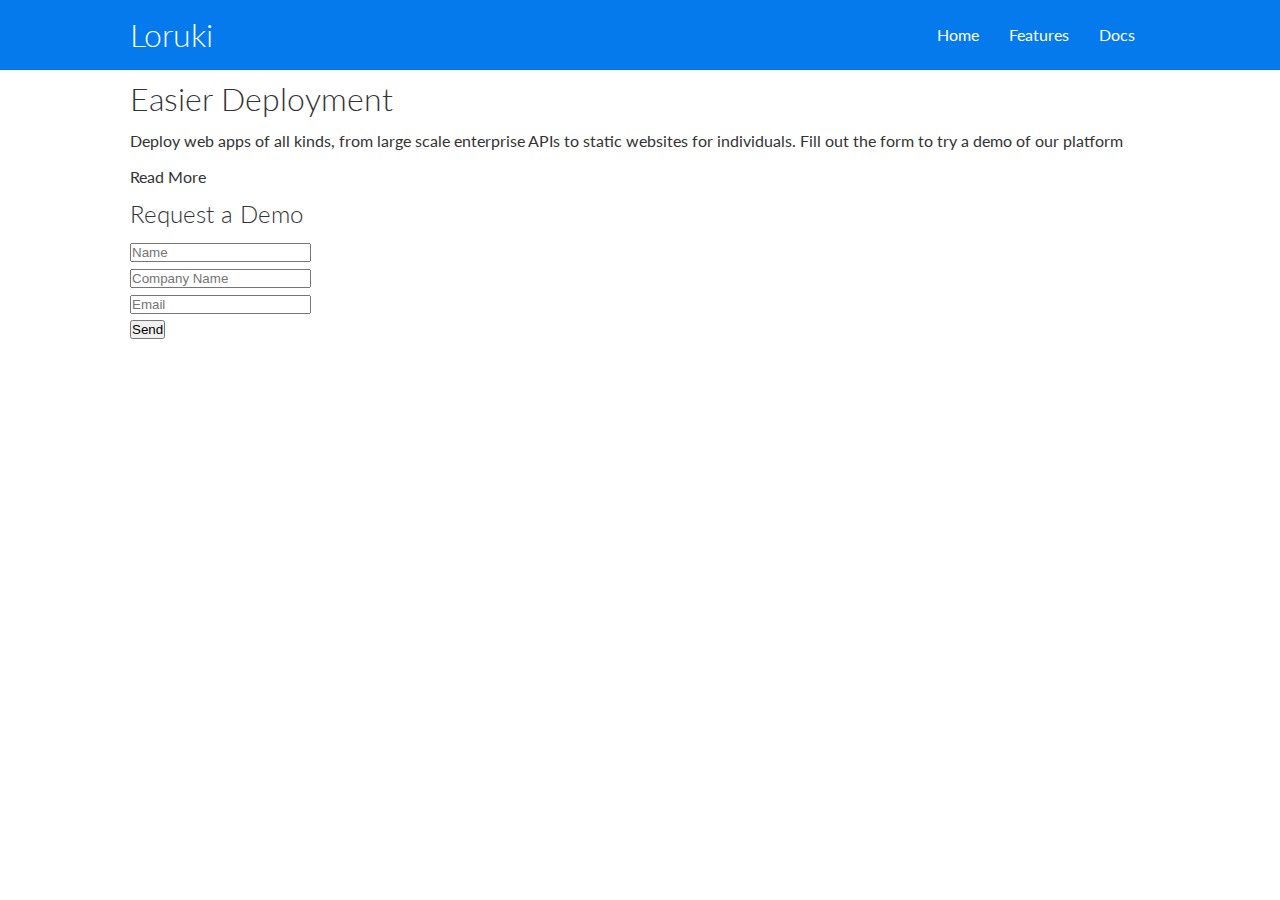
==== index.html @ 3044af41 "adding showcase" ====
<!DOCTYPE html>
<html lang="en">
<head>
    <meta charset="UTF-8">
    <meta http-equiv="X-UA-Compatible" content="IE=edge">
    <meta name="viewport" content="width=device-width, initial-scale=1.0">
    <link rel="stylesheet" href="https://cdnjs.cloudflare.com/ajax/libs/font-awesome/5.15.1/css/all.min.css" integrity="sha512-+4zCK9k+qNFUR5X+cKL9EIR+ZOhtIloNl9GIKS57V1MyNsYpYcUrUeQc9vNfzsWfV28IaLL3i96P9sdNyeRssA==" crossorigin="anonymous" />
    <link rel="stylesheet" href="css/style.css">
    <title>Loruki | Cloud Hosting for Everyone</title>
</head>
<body>
    <!-- Navbar -->
    <div class="navbar">
        <div class="container flex">
            <h1 class="logo">Loruki</h1>
            <nav>
                <ul>
                    <li><a href="index.html">Home</a></li>
                    <li><a href="features.html">Features</a></li>
                    <li><a href="docs.html">Docs</a></li>
                </ul>
            </nav>
        </div>
    </div>
     
    <!-- Showcase -->
    <section class="showcase">
        <div class="container grid">
            <div class="shoecase-text">
                <h1>Easier Deployment</h1>
                
                <p>Deploy web apps of all kinds, from large scale enterprise APIs to static websites for individuals. Fill out the form to try a demo of our platform</p>
                <a href="features.html" class="btn btn-outline">Read More</a>
            </div>
            <div class="showcase-form card">
                <h2>Request a Demo</h2>
                <form>
                    <div class="form-control">
                        <input type="text" name="name" placeholder="Name" required>
                    </div>
                    <div class="form-control">
                        <input type="text" name="company" placeholder="Company Name" required>
                    </div>
                    <div class="form-control">
                        <input type="email" name="email" placeholder="Email" required>
                    </div>
                    <input type="submit" value="Send" class="btn btn-primary">
                </form>
            </div>
        </div>
    </section>
    
</body>
</html>
---- css/style.css ----
@import url('https://fonts.googleapis.com/css2?family=Lato:wght@300&display=swap');

* {
    box-sizing: border-box;
    padding: 0;
    margin: 0;


}

body {
    font-family: 'Lato', sans-serif;
    color: #333;
    line-height: 1.6;

}

ul {
    list-style-type: none;

}

a {
    text-decoration: none;
    color: #333;
}

h1, h2 {
    font-weight: 300;
    line-height: 1.2;
    margin: 10px 0;
}
p {
    margin: 10px 0;
}

img {
    width: 100%;
}

.navbar {
    background-color: #047aed;
    color: #fff;
    height: 70px;

}
.navbar ul {
    display: flex;

}
.navbar a {
    color: #fff;
    padding: 10px;
    margin: 0 5px;

}
.navbar a:hover {
    border-bottom: 2px #fff solid;
}
.navbar .flex {
    justify-content: space-between;
}

.container {
    max-width: 1100px;
    margin: 0 auto;
    overflow: auto;
    padding: 0 40px;

}

.flex {
    display: flex;
    justify-content: center;
    align-items: center;
    height: 100%;
}
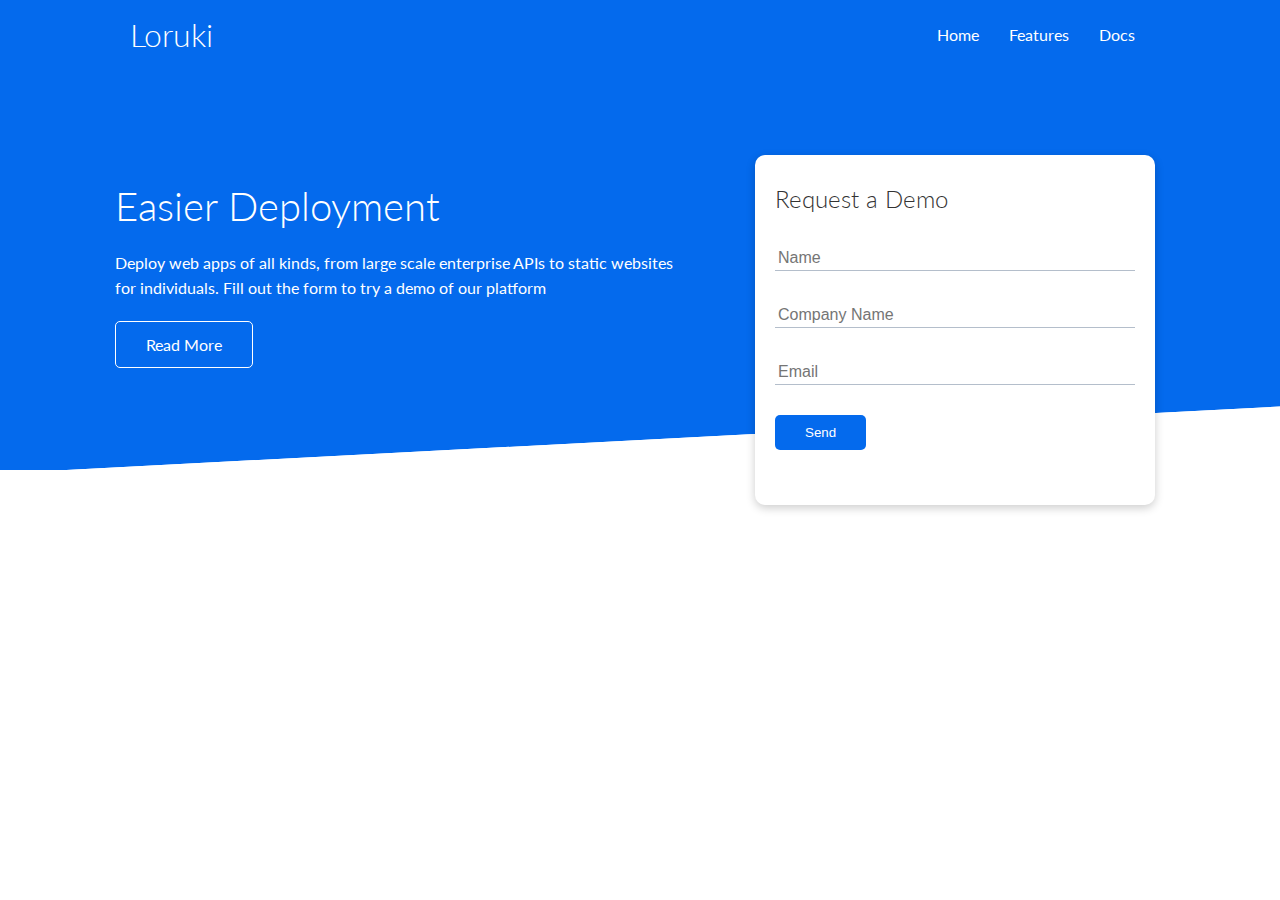
==== commit 7ffb7eb9: "styling showcase" ====
--- a/index.html
+++ b/index.html
@@ -50,5 +50,13 @@
         </div>
     </section>
     
+    <!-- stats -->
+
+    <section class="stats">
+        <div class="container">
+            
+        </div>
+    </section>
+
 </body>
 </html>--- a/css/style.css
+++ b/css/style.css
@@ -1,4 +1,9 @@
 @import url('https://fonts.googleapis.com/css2?family=Lato:wght@300&display=swap');
+
+
+:root {
+    --primary-color: #046aed
+}
 
 * {
     box-sizing: border-box;
@@ -38,8 +43,10 @@
     width: 100%;
 }
 
+/* navbar */
+
 .navbar {
-    background-color: #047aed;
+    background-color: var(--primary-color);
     color: #fff;
     height: 70px;
 
@@ -61,6 +68,74 @@
     justify-content: space-between;
 }
 
+/* showcase */
+
+.showcase {
+    height: 400px;
+    background-color: var(--primary-color);
+    color: #fff;
+    position: relative;
+
+}
+
+.showcase h1 {
+    font-size: 40px;
+}
+
+.showcase p {
+    margin: 20px 0;
+}
+
+.showcase .grid {
+    overflow: visible;
+    grid-template-columns:55% 45% ;
+    gap: 30px;
+}
+
+.showcase-form {
+    position: relative;
+    top: 60px;
+    height: 350px;
+    width: 400px;
+    padding: 40px;
+    z-index: 100;
+    justify-self: flex-end;
+
+}
+
+.showcase-form .form-control {
+    margin: 30px 0;
+}
+
+.showcase-form input[type='text'],
+.showcase-form input[type='email'] {
+    border: 0;
+    border-bottom: 1px solid #b4becb;
+    width: 100%;
+    padding: 3px;
+    font-size: 16px;
+}
+.showcase-form input:focus {
+    outline: none;
+}
+
+.showcase::before,
+.showcase::after {
+  content: '';
+  position: absolute;
+  height: 100px;
+  bottom: -70px;
+  right: 0;
+  left: 0;
+  background: #fff;
+  transform: skewY(-3deg);
+  -webkit-transform: skewY(-3deg);
+  -moz-transform: skewY(-3deg);
+  -ms-transform: skewY(-3deg);
+}
+
+/* utilities */
+
 .container {
     max-width: 1100px;
     margin: 0 auto;
@@ -69,9 +144,45 @@
 
 }
 
+.card {
+    background-color: #fff;
+    color: #333;
+    border-radius: 10px;
+    box-shadow: 0 3px 10px rgba(0, 0, 0, 0.2);
+    padding: 20px;
+    margin: 10px;
+
+}
+
+.btn {
+    display: inline-block;
+    padding: 10px 30px;
+    cursor: pointer;
+    background: var(--primary-color);
+    color: #fff;
+    border: none;
+    border-radius: 5px;
+}
+.btn-outline{
+    background-color: transparent;
+    border: 1px #fff solid;
+}
+
+.btn:hover {
+    transform: scale(0.98);
+}
 .flex {
     display: flex;
     justify-content: center;
     align-items: center;
     height: 100%;
+}
+
+.grid {
+    display: grid;
+    grid-template-columns: repeat(2, 1fr);
+    gap: 20px;
+    justify-content: center;
+    align-items: center;
+    height: 100%;
 }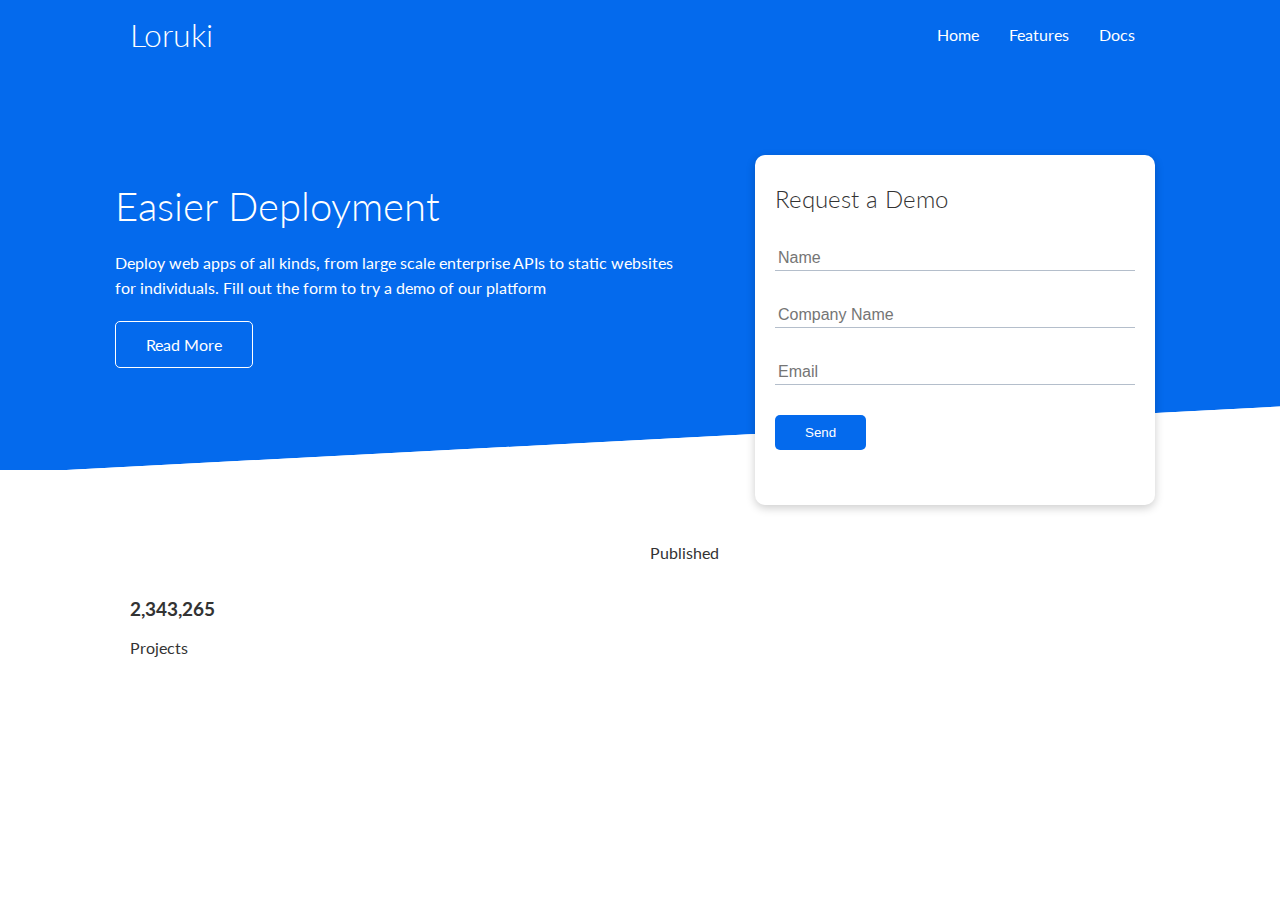
==== commit b4b00179: "adding stats" ====
--- a/index.html
+++ b/index.html
@@ -54,7 +54,26 @@
 
     <section class="stats">
         <div class="container">
-            
+            <h3 class="stats-heading text-center my-1">
+                Welcome to the best platform for building applications of all types with modern architecture and scaling
+            </h3>
+            <div class="grid grid-3 text-center my-4">
+                <div>
+                    <i class="fas fa-server fa-3x"></i>
+                    <h3>10,349,405</h3>
+                    <p class="text-secondary">Deployments</p>
+                </div>
+                <div>
+                    <i class="fas fa-upload fa-3x"></i>
+                    <h3>986 TB</h3>
+                    <p class="text-secondary">Published</p>
+                </div>
+                <div>
+                    <i class="fas fa-project-diagram fa-3x"></i>
+                    <h3>2,343,265</h3>
+                    <p class="text-secondary">Projects</p>
+                </div>
+            </div>
         </div>
     </section>
 
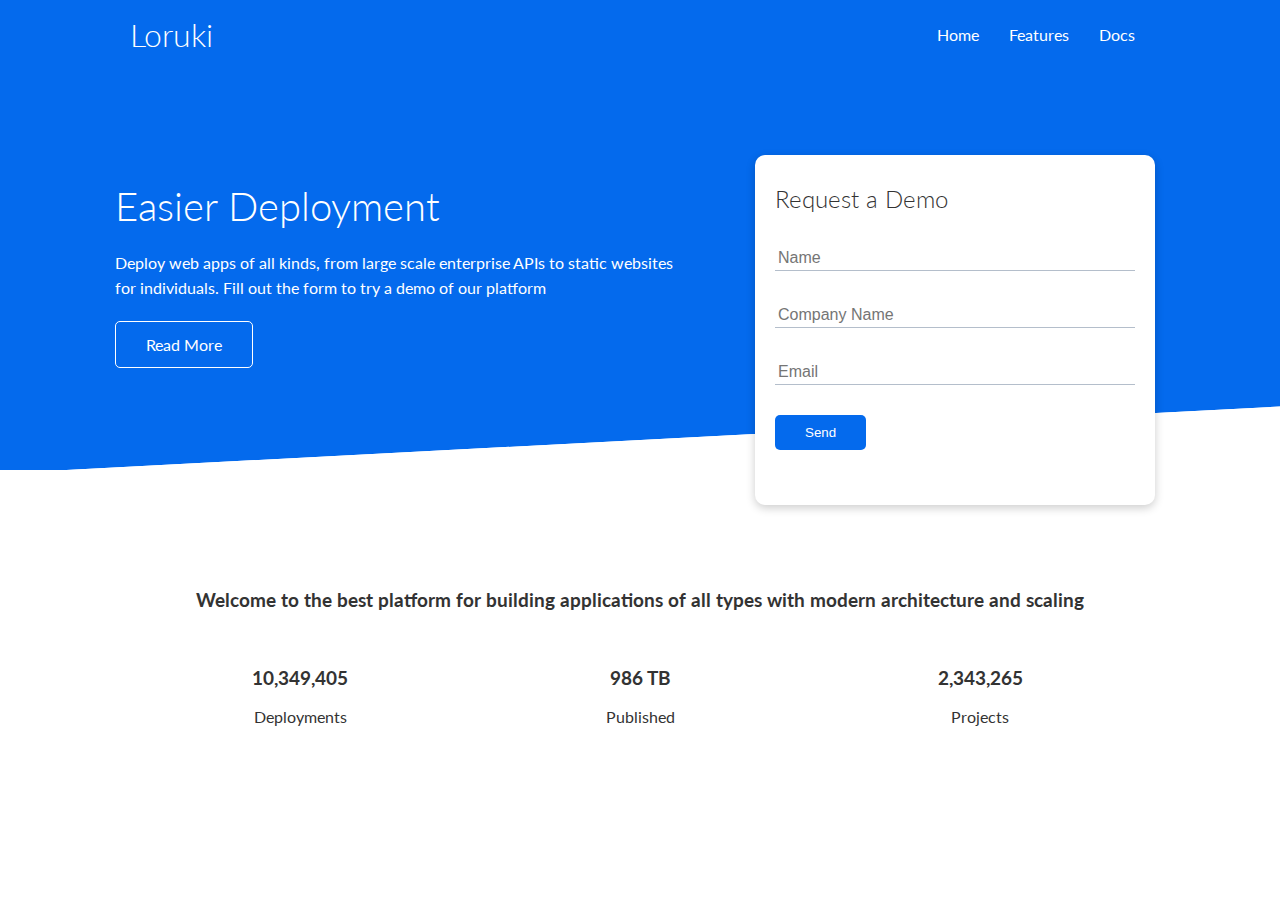
==== commit d788603e: "editin utilities" ====
--- a/index.html
+++ b/index.html
@@ -6,6 +6,7 @@
     <meta name="viewport" content="width=device-width, initial-scale=1.0">
     <link rel="stylesheet" href="https://cdnjs.cloudflare.com/ajax/libs/font-awesome/5.15.1/css/all.min.css" integrity="sha512-+4zCK9k+qNFUR5X+cKL9EIR+ZOhtIloNl9GIKS57V1MyNsYpYcUrUeQc9vNfzsWfV28IaLL3i96P9sdNyeRssA==" crossorigin="anonymous" />
     <link rel="stylesheet" href="css/style.css">
+    <link rel="stylesheet" href="css/utilities.css">
     <title>Loruki | Cloud Hosting for Everyone</title>
 </head>
 <body>
--- a/css/style.css
+++ b/css/style.css
@@ -134,55 +134,8 @@
   -ms-transform: skewY(-3deg);
 }
 
-/* utilities */
+/* stats */
 
-.container {
-    max-width: 1100px;
-    margin: 0 auto;
-    overflow: auto;
-    padding: 0 40px;
-
+.stats {
+    padding: 100px;
 }
-
-.card {
-    background-color: #fff;
-    color: #333;
-    border-radius: 10px;
-    box-shadow: 0 3px 10px rgba(0, 0, 0, 0.2);
-    padding: 20px;
-    margin: 10px;
-
-}
-
-.btn {
-    display: inline-block;
-    padding: 10px 30px;
-    cursor: pointer;
-    background: var(--primary-color);
-    color: #fff;
-    border: none;
-    border-radius: 5px;
-}
-.btn-outline{
-    background-color: transparent;
-    border: 1px #fff solid;
-}
-
-.btn:hover {
-    transform: scale(0.98);
-}
-.flex {
-    display: flex;
-    justify-content: center;
-    align-items: center;
-    height: 100%;
-}
-
-.grid {
-    display: grid;
-    grid-template-columns: repeat(2, 1fr);
-    gap: 20px;
-    justify-content: center;
-    align-items: center;
-    height: 100%;
-}--- a/css/utilities.css
+++ b/css/utilities.css
@@ -0,0 +1,149 @@
+
+/* utilities */
+
+.container {
+    max-width: 1100px;
+    margin: 0 auto;
+    overflow: auto;
+    padding: 0 40px;
+}
+
+.card {
+    background-color: #fff;
+    color: #333;
+    border-radius: 10px;
+    box-shadow: 0 3px 10px rgba(0, 0, 0, 0.2);
+    padding: 20px;
+    margin: 10px;
+}
+
+.btn {
+    display: inline-block;
+    padding: 10px 30px;
+    cursor: pointer;
+    background: var(--primary-color);
+    color: #fff;
+    border: none;
+    border-radius: 5px;
+}
+.btn-outline{
+    background-color: transparent;
+    border: 1px #fff solid;
+}
+
+.btn:hover {
+    transform: scale(0.98);
+}
+
+.text-center {
+    text-align: center;
+}
+
+.flex {
+    display: flex;
+    justify-content: center;
+    align-items: center;
+    height: 100%;
+}
+
+.grid {
+    display: grid;
+    grid-template-columns: repeat(2, 1fr);
+    gap: 20px;
+    justify-content: center;
+    align-items: center;
+    height: 100%;
+}
+.grid-3 {
+    grid-template-columns: repeat(3, 1fr);
+
+}
+
+/* margin */
+
+
+.my-1 {
+    margin: 1rem 0;
+}
+
+.my-2 {
+    margin: 1.5rem 0;
+}
+
+.my-3 {
+    margin: 2rem 0;
+}
+
+.my-4 {
+    margin: 3rem 0;
+}
+
+.my-5 {
+    margin: 4rem 0;
+}
+
+
+
+.m-1 {
+    margin: 1rem;
+}
+
+.m-2 {
+    margin: 1.5rem;
+}
+
+.m-3 {
+    margin: 2rem;
+}
+
+.m-4 {
+    margin: 3rem;
+}
+
+.m-5 {
+    margin: 4rem;
+}
+
+/* padding */
+
+.py-1 {
+    padding: 1rem 0;
+}
+
+.py-2 {
+    padding: 1.5rem 0;
+}
+
+.py-3 {
+    padding: 2rem 0;
+}
+
+.py-4 {
+    padding: 3rem 0;
+}
+
+.py-5 {
+    padding: 4rem 0;
+}
+
+
+
+.p-1 {
+    padding: 1rem;
+}
+
+.p-2 {
+    padding: 1.5rem;
+}
+
+.p-3 {
+    padding: 2rem;
+}
+
+.p-4 {
+    padding: 3rem;
+}
+
+.p-5 {
+    padding: 4rem;
+}
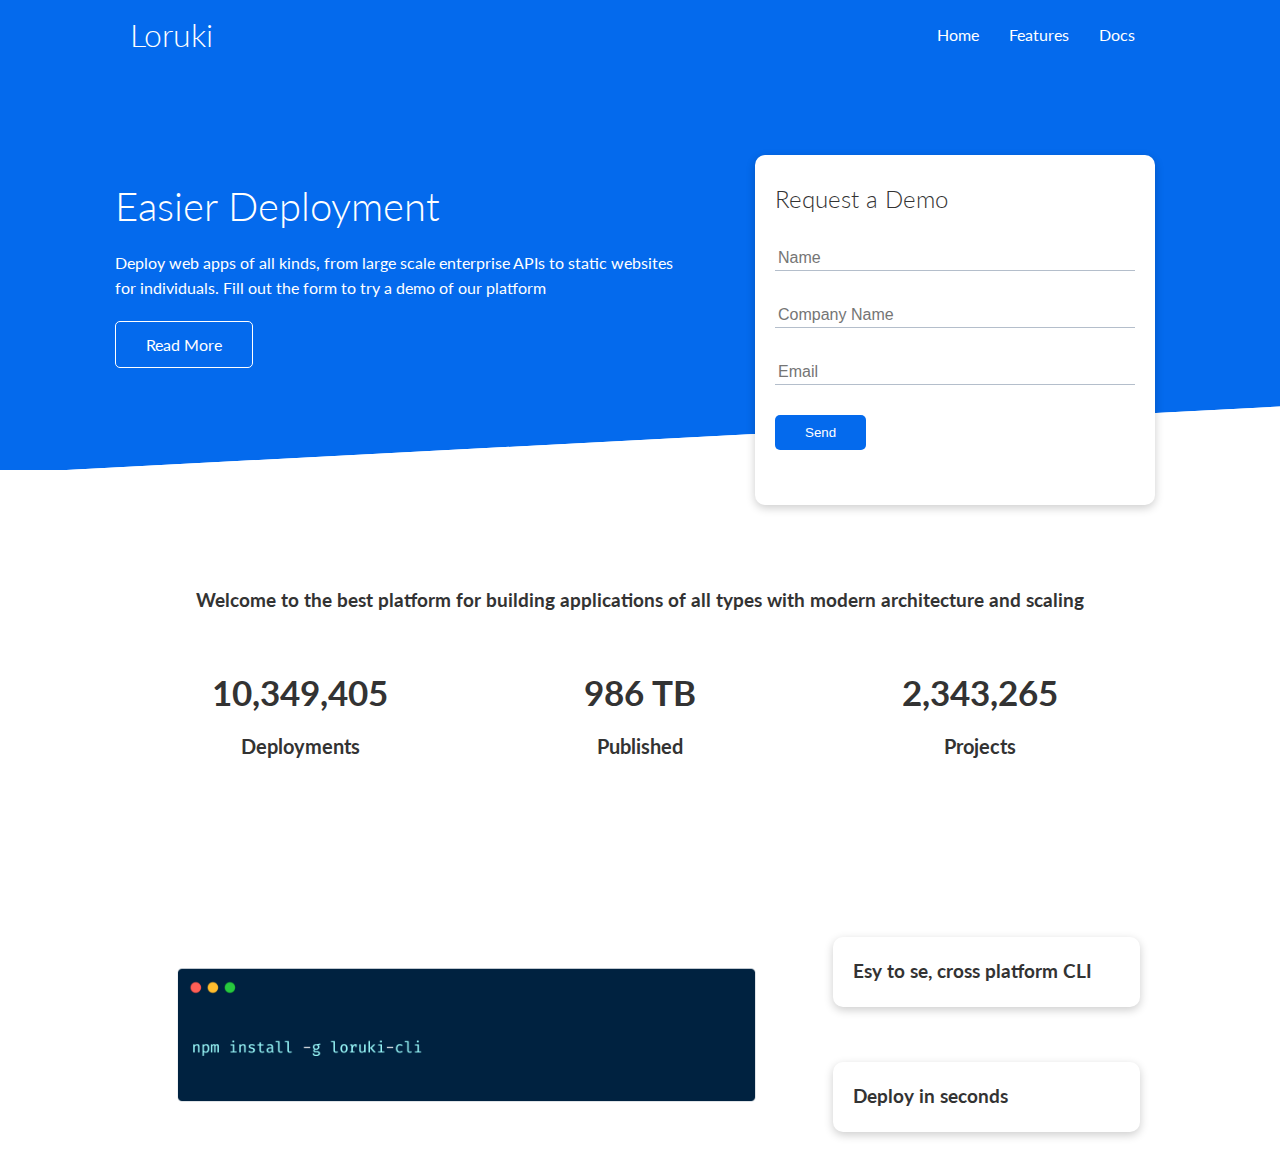
==== commit b841268c: "styling cli" ====
--- a/index.html
+++ b/index.html
@@ -78,5 +78,18 @@
         </div>
     </section>
 
+    <!-- Cli -->
+    <section class="cli">
+        <div class="container grid">
+            <img src="images/cli.png" alt="">
+            <div class="card">
+                <h3>Esy to se, cross platform CLI</h3>
+            </div>
+            <div class="card">
+                <h3>Deploy in seconds</h3>
+            </div>
+        </div>
+    </section>
+
 </body>
 </html>--- a/css/style.css
+++ b/css/style.css
@@ -139,3 +139,31 @@
 .stats {
     padding: 100px;
 }
+
+
+.stats-headin {
+    max-width: 500px;
+    margin: auto;
+}
+
+.stats .grid h3 {
+    font-size: 35px;
+
+}
+
+.stats .grid p {
+    font-size: 20px;
+    font-weight: bold;
+}
+
+/* cli */
+
+.cli .grid {
+    grid-template-columns: repeat(3, 1fr);
+    grid-template-rows: repeat(2, 1fr);
+}
+
+.cli .grid > *:first-child {
+    grid-column: 1 / span 2;
+    grid-row: 1 / span 2;
+}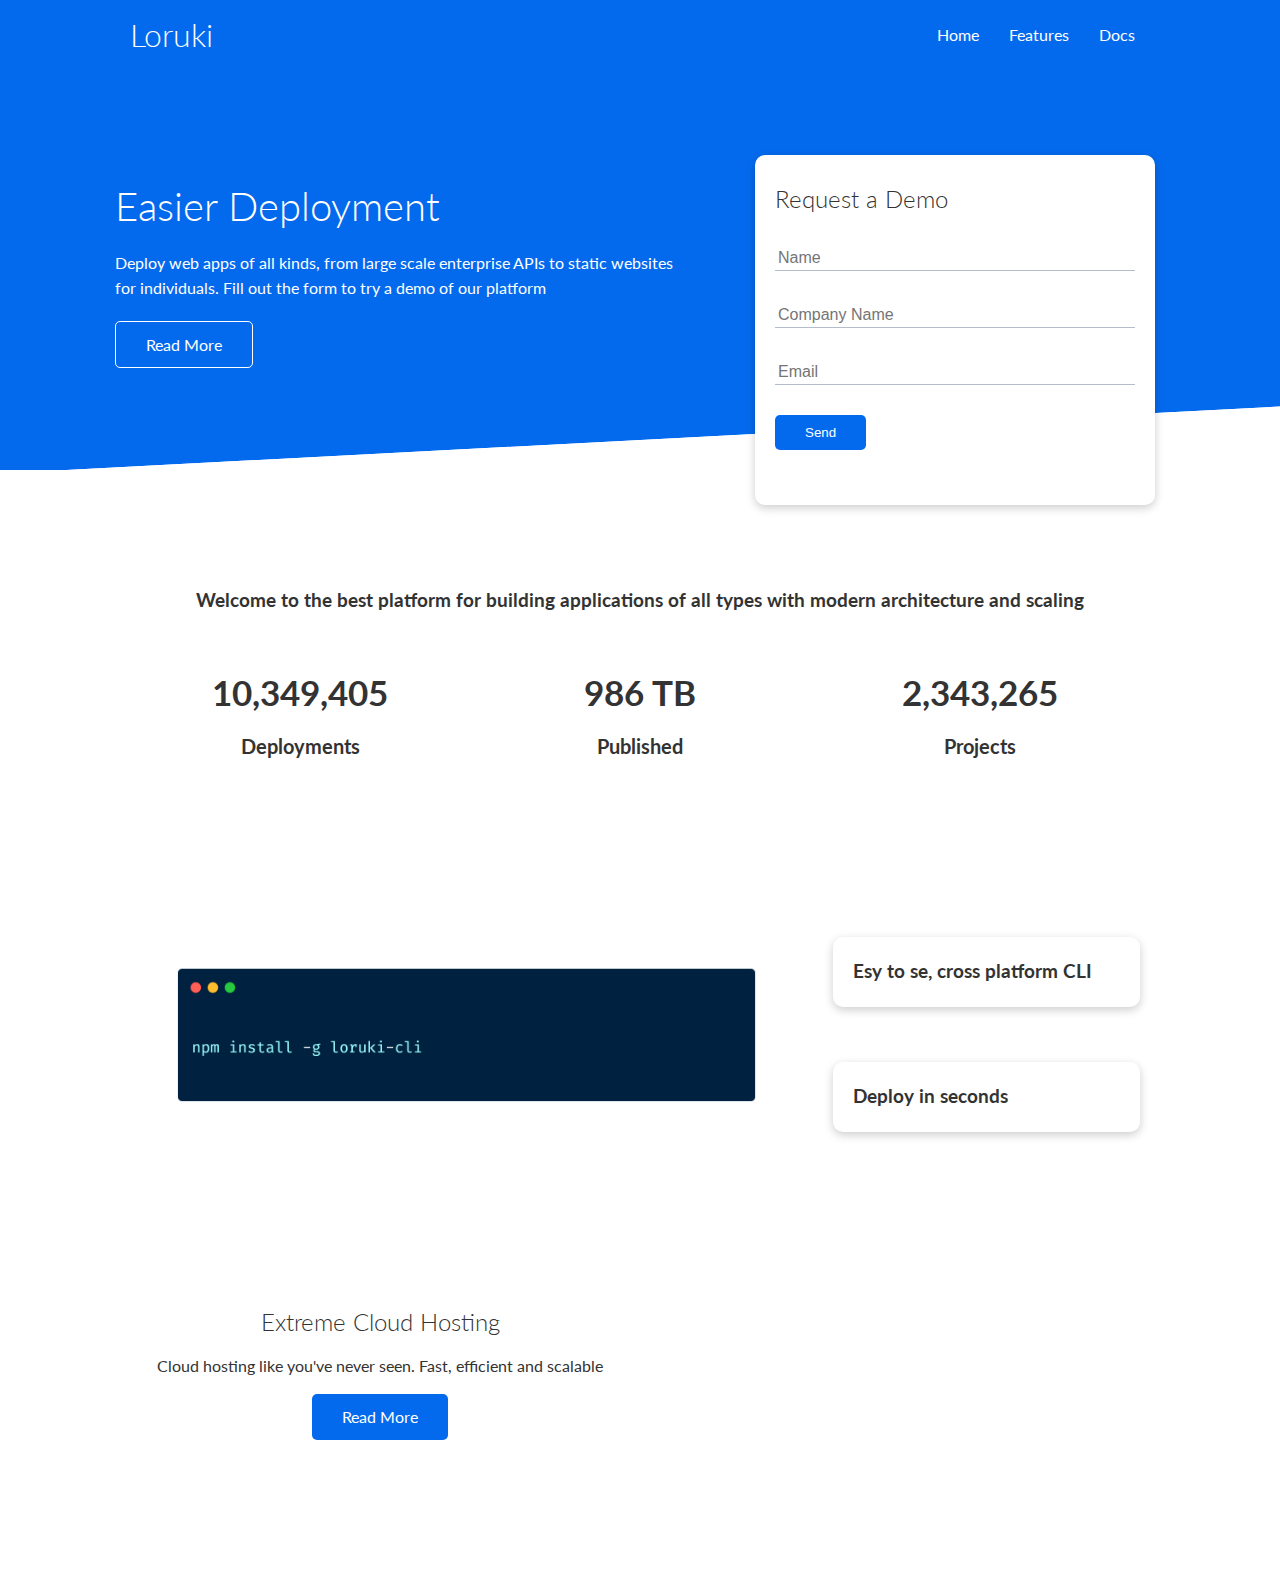
==== commit e25e244b: "adding cloud" ====
--- a/index.html
+++ b/index.html
@@ -91,5 +91,17 @@
         </div>
     </section>
 
+    <!-- cloud -->
+    <section class="cloud bg-primary my-2 py-2">
+        <div class="container grid">
+            <div class="text-center">
+                <h2 class="lg">Extreme Cloud Hosting</h2>
+                <p class="lead my-1">Cloud hosting like you've never seen. Fast, efficient and scalable</p>
+                <a href="featres.html" class="btn btn-dark">Read More</a>
+            </div>
+            <img src="images/cloud.png" alt="">
+        </div>
+    </section>
+
 </body>
 </html>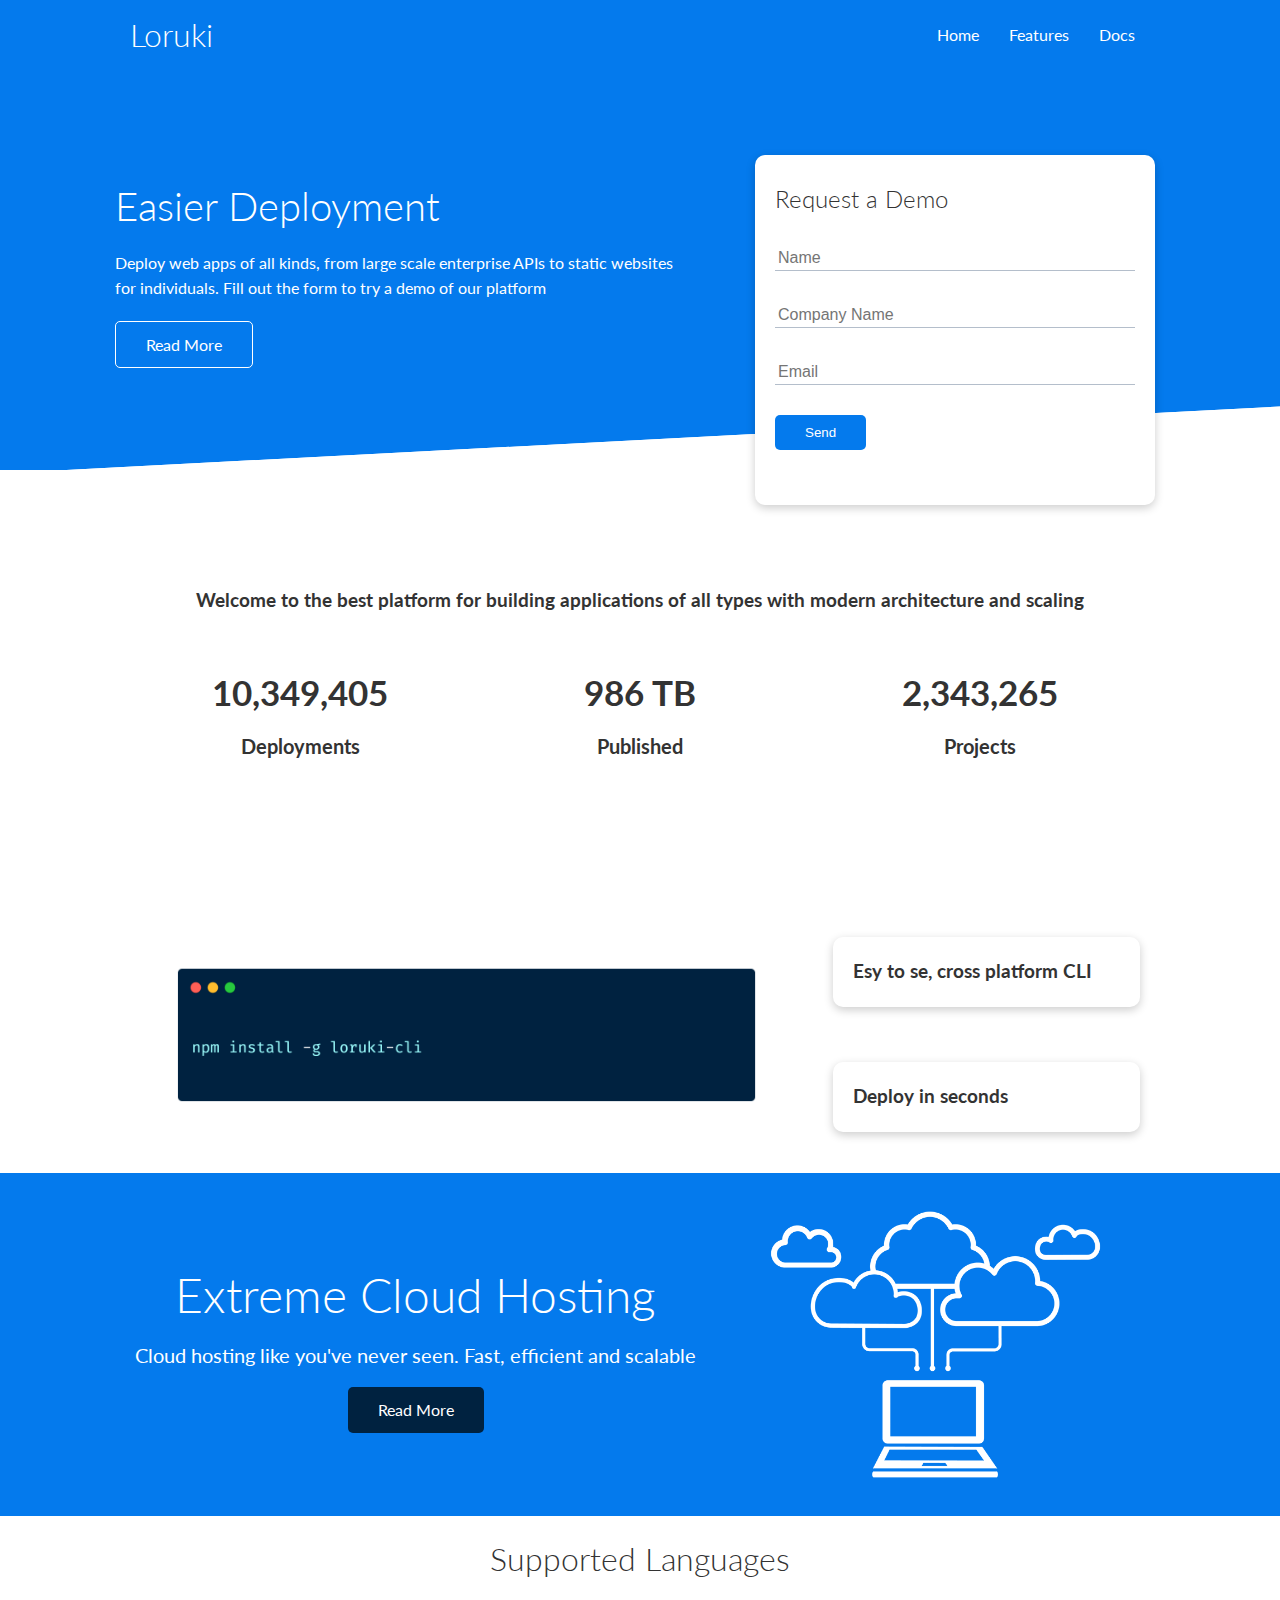
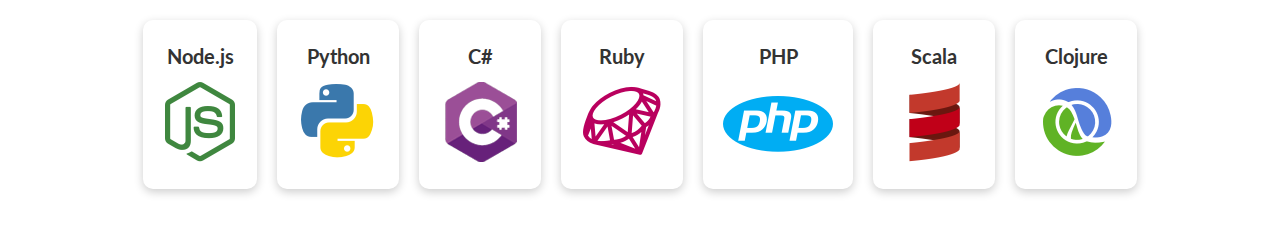
==== commit 87ee2609: "adding and styling languages" ====
--- a/index.html
+++ b/index.html
@@ -103,5 +103,43 @@
         </div>
     </section>
 
+    <!-- languages -->
+
+    <section class="languages">
+        <h2 class="md text-center my-2">
+            Supported Languages
+        </h2>
+        <div class="container flex">
+            <div class="card">
+                <h4>Node.js</h4>
+                <img src="images/logos/node.png" alt="">
+            </div>
+            <div class="card">
+                <h4>Python</h4>
+                <img src="images/logos/python.png" alt="">
+              </div>
+              <div class="card">
+                <h4>C#</h4>
+                <img src="images/logos/csharp.png" alt="">
+              </div>
+              <div class="card">
+                <h4>Ruby</h4>
+                <img src="images/logos/ruby.png" alt="">
+              </div>
+              <div class="card">
+                <h4>PHP</h4>
+                <img src="images/logos/php.png" alt="">
+              </div>
+              <div class="card">
+                <h4>Scala</h4>
+                <img src="images/logos/scala.png" alt="">
+              </div>
+              <div class="card">
+                <h4>Clojure</h4>
+                <img src="images/logos/clojure.png" alt="">
+              </div>
+        </div>
+    </section>
+
 </body>
 </html>--- a/css/style.css
+++ b/css/style.css
@@ -2,7 +2,12 @@
 
 
 :root {
-    --primary-color: #046aed
+    --primary-color: #047aed;
+    --secondary-color: #1c3fa8;
+    --dark-color: #002240;
+    --light-color: #f4f4f4;
+    --success-color: #5cb85c;
+    --error-color: #d9534f;
 }
 
 * {
@@ -166,4 +171,36 @@
 .cli .grid > *:first-child {
     grid-column: 1 / span 2;
     grid-row: 1 / span 2;
+}
+
+/* cloud */
+
+.cloud .grid {
+    grid-template-columns: 4fr 3fr;
+
+}
+
+
+/* languages */ 
+
+.languages .flex {
+    flex-wrap: wrap
+}
+
+.languages .card {
+    text-align: center;
+    margin: 18px 10px 40px;
+    transition: transform 0.2s ease-in;
+}
+
+.languages .card h4 {
+    font-size: 20px;
+    margin-bottom: 10px;
+}
+
+
+
+
+.languages .card:hover{
+    transform: translateY(-15px);
 }--- a/css/utilities.css
+++ b/css/utilities.css
@@ -34,6 +34,54 @@
 .btn:hover {
     transform: scale(0.98);
 }
+
+/* backgrounds & colored buttons */
+
+.bg-primary, 
+.btn-primary {
+    background-color: var(--primary-color);
+    color: #fff;
+}
+
+.bg-scondary, 
+.btn-scondary {
+    background-color: var(--secondary-color);
+    color: #fff;
+}
+.bg-dark, 
+.btn-dark {
+    background-color: var(--dark-color);
+    color: #fff;
+}
+.bg-light, 
+.btn-light {
+    background-color: var(--light-color);
+    color: #333;
+}
+
+/* text sizes */
+
+.lead {
+    font-size: 20px;
+}
+
+.sm {
+    font-size: 1rem;
+}
+
+.md {
+    font-size: 2rem;
+}
+
+.lg {
+    font-size: 3rem;
+}
+
+.xl {
+    font-size: 4rem;
+}
+
+
 
 .text-center {
     text-align: center;
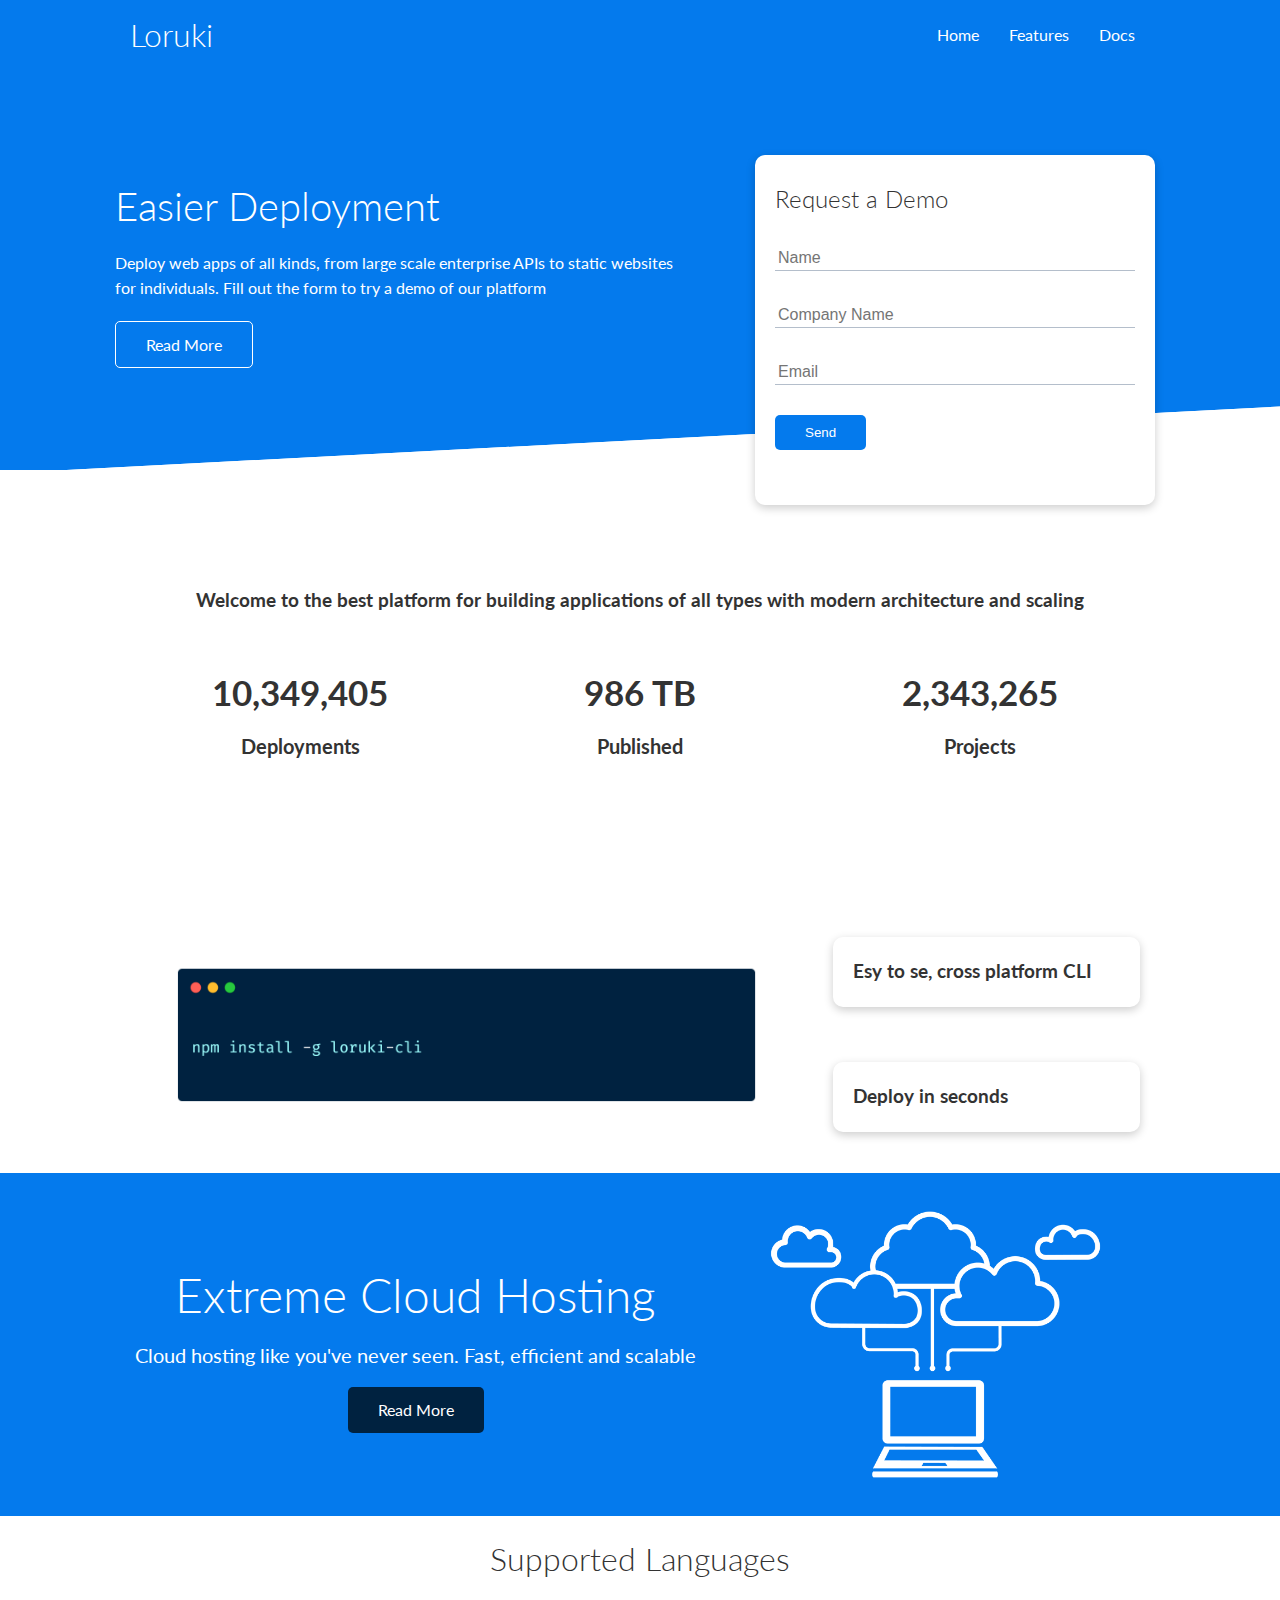
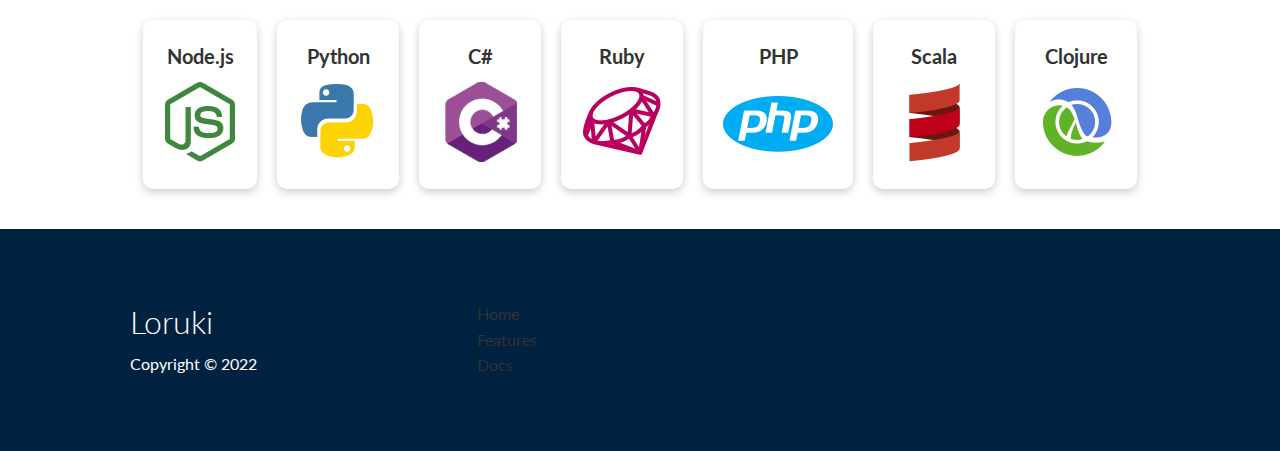
==== commit 2f6665f3: "adding footer" ====
--- a/index.html
+++ b/index.html
@@ -141,5 +141,30 @@
         </div>
     </section>
 
+    <!-- footer -->
+    <footer class="footer bg-dark py-5">
+        <div class="container grid grid-3">
+            <div>
+            <h1>Loruki</h1>
+            <p>Copyright &copy; 2022</p>
+            </div>
+        
+            <nav>
+                <ul>
+                    <li><a href="index.html">Home</a></li>
+                    <li><a href="features.html">Features</a></li>
+                    <li><a href="docs.html">Docs</a></li>
+                </ul>
+            </nav>
+            
+            <div class="social">
+                <a href="#"><i class="fab fa-github fa-2x"></i></a>
+                <a href="#"><i class="fab fa-facebook fa-2x"></i></a>
+                <a href="#"><i class="fab fa-instagram fa-2x"></i></a>
+                <a href="#"><i class="fab fa-twitter fa-2x"></i></a>
+            </div>
+        </div>
+    </footer>
+
 </body>
 </html>